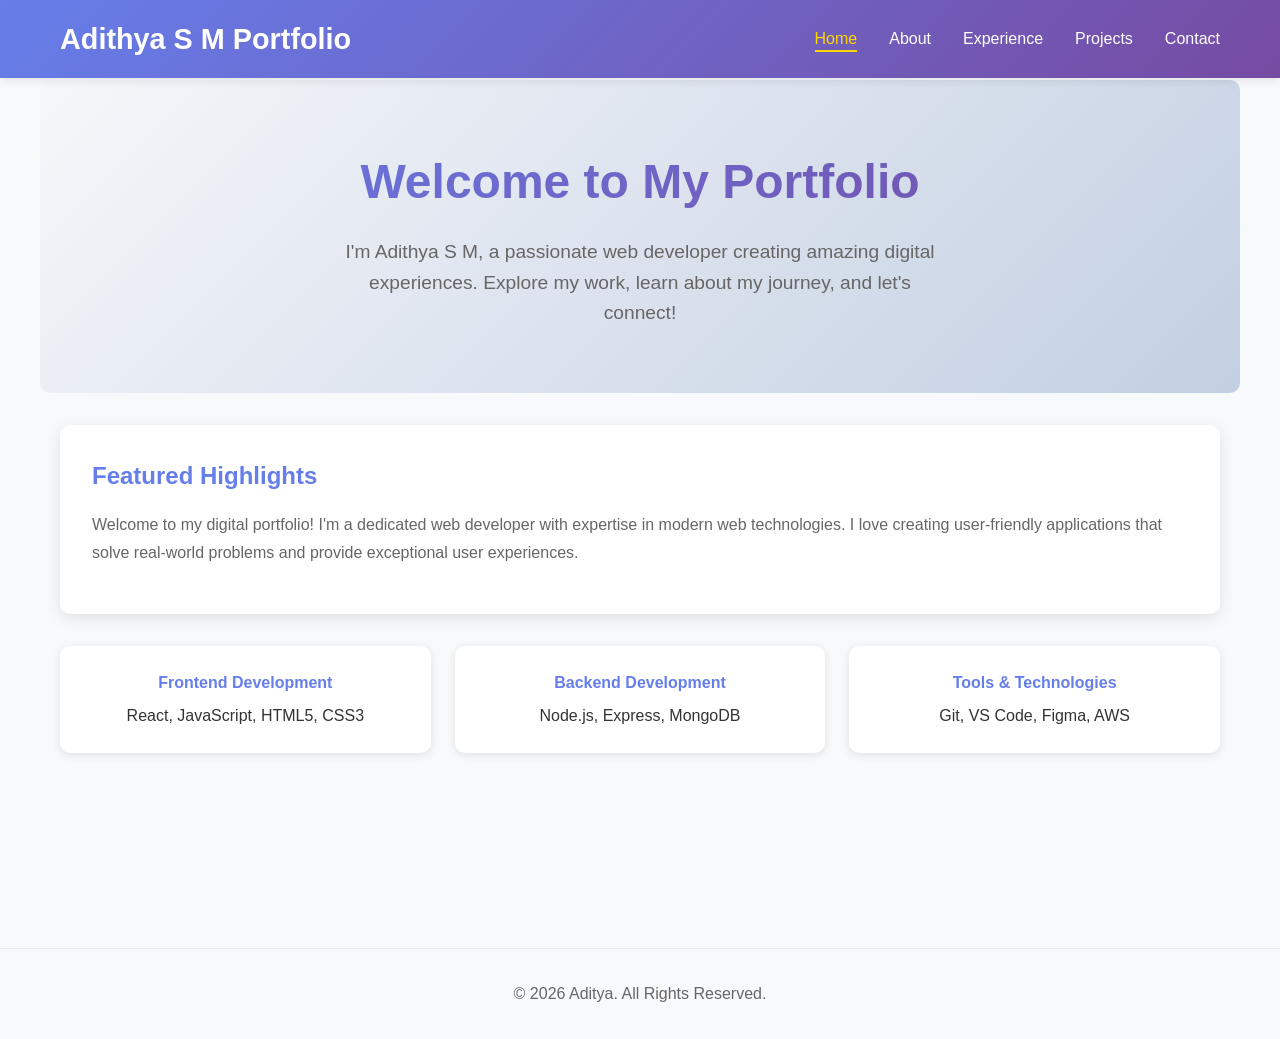
==== index.html @ 281c2815 "Add initial portfolio website structure with About, Contact, Experience, Projects, and Home pages - " ====
<!DOCTYPE html>
<html lang="en">
<head>
    <meta charset="UTF-8">
    <meta name="viewport" content="width=device-width, initial-scale=1.0">
    <title>Adithya S M Portfolio</title>
    <link rel="stylesheet" href="styles.css">
</head>
<body>
    <header class="header">
        <div class="container">
            <nav class="nav">
                <a href="index.html" class="logo">Adithya S M Portfolio</a>
                <ul class="nav-links">
                    <li><a href="index.html" class="nav-link active">Home</a></li>
                    <li><a href="about.html" class="nav-link">About</a></li>
                    <li><a href="experience.html" class="nav-link">Experience</a></li>
                    <li><a href="projects.html" class="nav-link">Projects</a></li>
                    <li><a href="contact.html" class="nav-link">Contact</a></li>
                </ul>
            </nav>
        </div>
    </header>

    <main class="main-content">
        <div class="container">
            <div class="page">
                <div class="hero">
                    <h1>Welcome to My Portfolio</h1>
                    <p>
                        I'm Adithya S M, a passionate web developer creating amazing digital experiences.
                        Explore my work, learn about my journey, and let's connect!
                    </p>
                </div>
                
                <div class="card">
                    <h3>Featured Highlights</h3>
                    <p>
                        Welcome to my digital portfolio! I'm a dedicated web developer with expertise 
                        in modern web technologies. I love creating user-friendly applications that 
                        solve real-world problems and provide exceptional user experiences.
                    </p>
                </div>

                <div class="skills-grid">
                    <div class="skill-item">
                        <h4>Frontend Development</h4>
                        <p>React, JavaScript, HTML5, CSS3</p>
                    </div>
                    <div class="skill-item">
                        <h4>Backend Development</h4>
                        <p>Node.js, Express, MongoDB</p>
                    </div>
                    <div class="skill-item">
                        <h4>Tools & Technologies</h4>
                        <p>Git, VS Code, Figma, AWS</p>
                    </div>
                </div>
            </div>
        </div>
    </main>

    <footer style="text-align: center; padding: 2rem 0; background-color: #f8f9fa; margin-top: 3rem; border-top: 1px solid #e9ecef;">
        <p style="color: #666; margin: 0;">&copy; 2026 Aditya. All Rights Reserved.</p>
    </footer>

    <script src="script.js"></script>
</body>
</html>
---- styles.css ----
* {
    margin: 0;
    padding: 0;
    box-sizing: border-box;
}

body {
    font-family: -apple-system, BlinkMacSystemFont, 'Segoe UI', 'Roboto', 'Oxygen',
        'Ubuntu', 'Cantarell', 'Fira Sans', 'Droid Sans', 'Helvetica Neue',
        sans-serif;
    -webkit-font-smoothing: antialiased;
    -moz-osx-font-smoothing: grayscale;
    line-height: 1.6;
    background-color: #f8f9fa;
    color: #333;
}

.container {
    max-width: 1200px;
    margin: 0 auto;
    padding: 0 20px;
}

/* Header Styles */
.header {
    background: linear-gradient(135deg, #667eea 0%, #764ba2 100%);
    color: white;
    padding: 1rem 0;
    box-shadow: 0 2px 10px rgba(0,0,0,0.1);
    position: fixed;
    top: 0;
    left: 0;
    right: 0;
    z-index: 1000;
}

.nav {
    display: flex;
    justify-content: space-between;
    align-items: center;
}

.logo {
    font-size: 1.8rem;
    font-weight: bold;
    text-decoration: none;
    color: white;
}

.nav-links {
    display: flex;
    list-style: none;
    gap: 2rem;
}

.nav-links a {
    color: white;
    text-decoration: none;
    font-weight: 500;
    transition: color 0.3s ease;
    position: relative;
}

.nav-links a:hover {
    color: #ffd700;
}

.nav-links a.active {
    color: #ffd700;
}

.nav-links a::after {
    content: '';
    position: absolute;
    bottom: -5px;
    left: 0;
    width: 0;
    height: 2px;
    background-color: #ffd700;
    transition: width 0.3s ease;
}

.nav-links a:hover::after,
.nav-links a.active::after {
    width: 100%;
}

/* Main Content */
.main-content {
    margin-top: 80px;
    min-height: calc(100vh - 80px);
    padding: 2rem 0;
}

/* Page Styles */
.page {
    animation: fadeIn 0.5s ease-in;
}

@keyframes fadeIn {
    from {
        opacity: 0;
        transform: translateY(20px);
    }
    to {
        opacity: 1;
        transform: translateY(0);
    }
}

.page-title {
    font-size: 2.5rem;
    margin-bottom: 2rem;
    text-align: center;
    color: #333;
    position: relative;
}

.page-title::after {
    content: '';
    position: absolute;
    bottom: -10px;
    left: 50%;
    transform: translateX(-50%);
    width: 100px;
    height: 3px;
    background: linear-gradient(135deg, #667eea 0%, #764ba2 100%);
}

/* Home Page */
.hero {
    text-align: center;
    padding: 4rem 0;
    background: linear-gradient(135deg, #f5f7fa 0%, #c3cfe2 100%);
    margin: -2rem -20px 2rem -20px;
    border-radius: 10px;
}

.hero h1 {
    font-size: 3rem;
    margin-bottom: 1rem;
    background: linear-gradient(135deg, #667eea 0%, #764ba2 100%);
    -webkit-background-clip: text;
    -webkit-text-fill-color: transparent;
    background-clip: text;
}

.hero p {
    font-size: 1.2rem;
    color: #666;
    max-width: 600px;
    margin: 0 auto;
}

/* Cards */
.card {
    background: white;
    padding: 2rem;
    border-radius: 10px;
    box-shadow: 0 4px 15px rgba(0,0,0,0.1);
    margin-bottom: 2rem;
    transition: transform 0.3s ease, box-shadow 0.3s ease;
}

.card:hover {
    transform: translateY(-5px);
    box-shadow: 0 8px 25px rgba(0,0,0,0.15);
}

.card h3 {
    color: #667eea;
    margin-bottom: 1rem;
    font-size: 1.5rem;
}

.card p {
    color: #666;
    line-height: 1.7;
    margin-bottom: 1rem;
}

/* Skills */
.skills-grid {
    display: grid;
    grid-template-columns: repeat(auto-fit, minmax(250px, 1fr));
    gap: 1.5rem;
    margin-top: 2rem;
}

.skill-item {
    text-align: center;
    padding: 1.5rem;
    background: white;
    border-radius: 10px;
    box-shadow: 0 2px 10px rgba(0,0,0,0.1);
    transition: transform 0.3s ease;
}

.skill-item:hover {
    transform: translateY(-3px);
}

.skill-item h4 {
    color: #667eea;
    margin-bottom: 0.5rem;
}

/* Projects Grid */
.projects-grid {
    display: grid;
    grid-template-columns: repeat(auto-fit, minmax(300px, 1fr));
    gap: 2rem;
    margin-top: 2rem;
}

.project-card {
    background: white;
    border-radius: 10px;
    overflow: hidden;
    box-shadow: 0 4px 15px rgba(0,0,0,0.1);
    transition: transform 0.3s ease;
}

.project-card:hover {
    transform: translateY(-5px);
}

.project-image {
    height: 200px;
    background: linear-gradient(135deg, #667eea 0%, #764ba2 100%);
    display: flex;
    align-items: center;
    justify-content: center;
    color: white;
    font-size: 1.2rem;
    font-weight: 600;
}

.project-info {
    padding: 1.5rem;
}

.project-info h4 {
    color: #333;
    margin-bottom: 0.5rem;
    font-size: 1.3rem;
}

.project-info p {
    color: #666;
    margin-bottom: 1rem;
}

.project-tech {
    display: flex;
    flex-wrap: wrap;
    gap: 0.5rem;
    margin-bottom: 1rem;
}

.tech-tag {
    background: #e9ecef;
    padding: 0.2rem 0.8rem;
    border-radius: 15px;
    font-size: 0.8rem;
    color: #666;
}

.project-links {
    display: flex;
    gap: 1rem;
}

.btn {
    padding: 0.5rem 1rem;
    border: none;
    border-radius: 5px;
    text-decoration: none;
    cursor: pointer;
    transition: all 0.3s ease;
    font-size: 0.9rem;
    display: inline-block;
    text-align: center;
}

.btn-primary {
    background-color: #667eea;
    color: white;
}

.btn-primary:hover {
    background-color: #5a67d8;
    transform: translateY(-2px);
}

.btn-secondary {
    background-color: #e2e8f0;
    color: #4a5568;
}

.btn-secondary:hover {
    background-color: #cbd5e0;
    transform: translateY(-2px);
}

/* Contact Form */
.contact-form {
    background: white;
    padding: 2rem;
    border-radius: 10px;
    box-shadow: 0 4px 15px rgba(0,0,0,0.1);
    max-width: 600px;
    margin: 2rem auto;
}

.form-group {
    margin-bottom: 1.5rem;
}

.form-group label {
    display: block;
    margin-bottom: 0.5rem;
    font-weight: 500;
    color: #333;
}

.form-group input,
.form-group textarea {
    width: 100%;
    padding: 0.8rem;
    border: 2px solid #e2e8f0;
    border-radius: 5px;
    font-size: 1rem;
    transition: border-color 0.3s ease;
    font-family: inherit;
}

.form-group input:focus,
.form-group textarea:focus {
    outline: none;
    border-color: #667eea;
}

.form-group textarea {
    resize: vertical;
    min-height: 120px;
}

.contact-info {
    display: grid;
    grid-template-columns: repeat(auto-fit, minmax(250px, 1fr));
    gap: 2rem;
    margin-bottom: 2rem;
}

.contact-item {
    text-align: center;
    padding: 1.5rem;
    background: white;
    border-radius: 10px;
    box-shadow: 0 2px 10px rgba(0,0,0,0.1);
    transition: transform 0.3s ease;
}

.contact-item:hover {
    transform: translateY(-3px);
}

.contact-item h4 {
    color: #667eea;
    margin-bottom: 0.5rem;
}

.contact-item p {
    margin-bottom: 1rem;
    color: #666;
}

.success-message {
    background: #d4edda;
    border: 1px solid #c3e6cb;
    color: #155724;
    padding: 1.5rem;
    border-radius: 5px;
    margin-bottom: 2rem;
    text-align: center;
}

.success-message h4 {
    margin-bottom: 0.5rem;
}

/* Experience Timeline */
.timeline {
    position: relative;
    margin: 2rem 0;
}

.timeline::before {
    content: '';
    position: absolute;
    left: 50%;
    transform: translateX(-50%);
    width: 2px;
    height: 100%;
    background: linear-gradient(135deg, #667eea 0%, #764ba2 100%);
}

.timeline-item {
    position: relative;
    margin-bottom: 2rem;
    width: 100%;
}

.timeline-item:nth-child(odd) .timeline-content,
.timeline-item:nth-child(even) .timeline-content {
    margin-left: 50%;
    margin-right: 0;
    padding-left: 2rem;
    text-align: left;
}

.timeline-content {
    background: white;
    padding: 1.5rem;
    border-radius: 10px;
    box-shadow: 0 4px 15px rgba(0,0,0,0.1);
    position: relative;
    transition: transform 0.3s ease;
}

.timeline-content:hover {
    transform: translateY(-3px);
}

.timeline-content::before {
    content: '';
    position: absolute;
    top: 20px;
    width: 0;
    height: 0;
    border-style: solid;
}

.timeline-item:nth-child(odd) .timeline-content::before,
.timeline-item:nth-child(even) .timeline-content::before {
    left: -10px;
    border-width: 10px 10px 10px 0;
    border-color: transparent white transparent transparent;
}

.timeline-dot {
    position: absolute;
    left: 50%;
    transform: translateX(-50%);
    top: 20px;
    width: 20px;
    height: 20px;
    background: linear-gradient(135deg, #667eea 0%, #764ba2 100%);
    border-radius: 50%;
    border: 3px solid white;
    box-shadow: 0 2px 5px rgba(0,0,0,0.2);
    z-index: 10;
}

.timeline-content h4 {
    color: #667eea;
    margin-bottom: 0.5rem;
    font-size: 1.3rem;
}

.timeline-content .date {
    color: #888;
    font-size: 0.9rem;
    margin-bottom: 1rem;
    font-weight: 600;
}

.timeline-content ul {
    margin-top: 1rem;
    padding-left: 1.2rem;
}

.timeline-content li {
    margin-bottom: 0.5rem;
    color: #555;
}

/* Mobile Responsiveness */
@media (max-width: 768px) {
    .nav {
        flex-direction: column;
        gap: 1rem;
        padding: 1rem 0;
    }

    .nav-links {
        gap: 1rem;
        flex-wrap: wrap;
        justify-content: center;
    }

    .hero h1 {
        font-size: 2rem;
    }

    .page-title {
        font-size: 2rem;
    }

    .main-content {
        margin-top: 120px;
    }

    .timeline::before {
        left: 20px;
    }

    .timeline-item:nth-child(odd) .timeline-content,
    .timeline-item:nth-child(even) .timeline-content {
        margin-left: 50px;
        margin-right: 0;
        padding-left: 1rem;
        padding-right: 1rem;
        text-align: left;
    }

    .timeline-item:nth-child(odd) .timeline-content::before,
    .timeline-item:nth-child(even) .timeline-content::before {
        left: -10px;
        border-width: 10px 10px 10px 0;
        border-color: transparent white transparent transparent;
    }

    .timeline-dot {
        left: 20px;
        transform: translateX(-50%);
    }

    .contact-info {
        grid-template-columns: 1fr;
    }

    .projects-grid {
        grid-template-columns: 1fr;
    }

    .skills-grid {
        grid-template-columns: 1fr;
    }

    .project-links {
        flex-direction: column;
    }

    .btn {
        width: 100%;
        margin-bottom: 0.5rem;
    }
}

/* Smooth scrolling */
html {
    scroll-behavior: smooth;
}

/* Loading animation */
.loading {
    display: inline-block;
    width: 20px;
    height: 20px;
    border: 3px solid #f3f3f3;
    border-top: 3px solid #667eea;
    border-radius: 50%;
    animation: spin 1s linear infinite;
}

@keyframes spin {
    0% { transform: rotate(0deg); }
    100% { transform: rotate(360deg); }
}
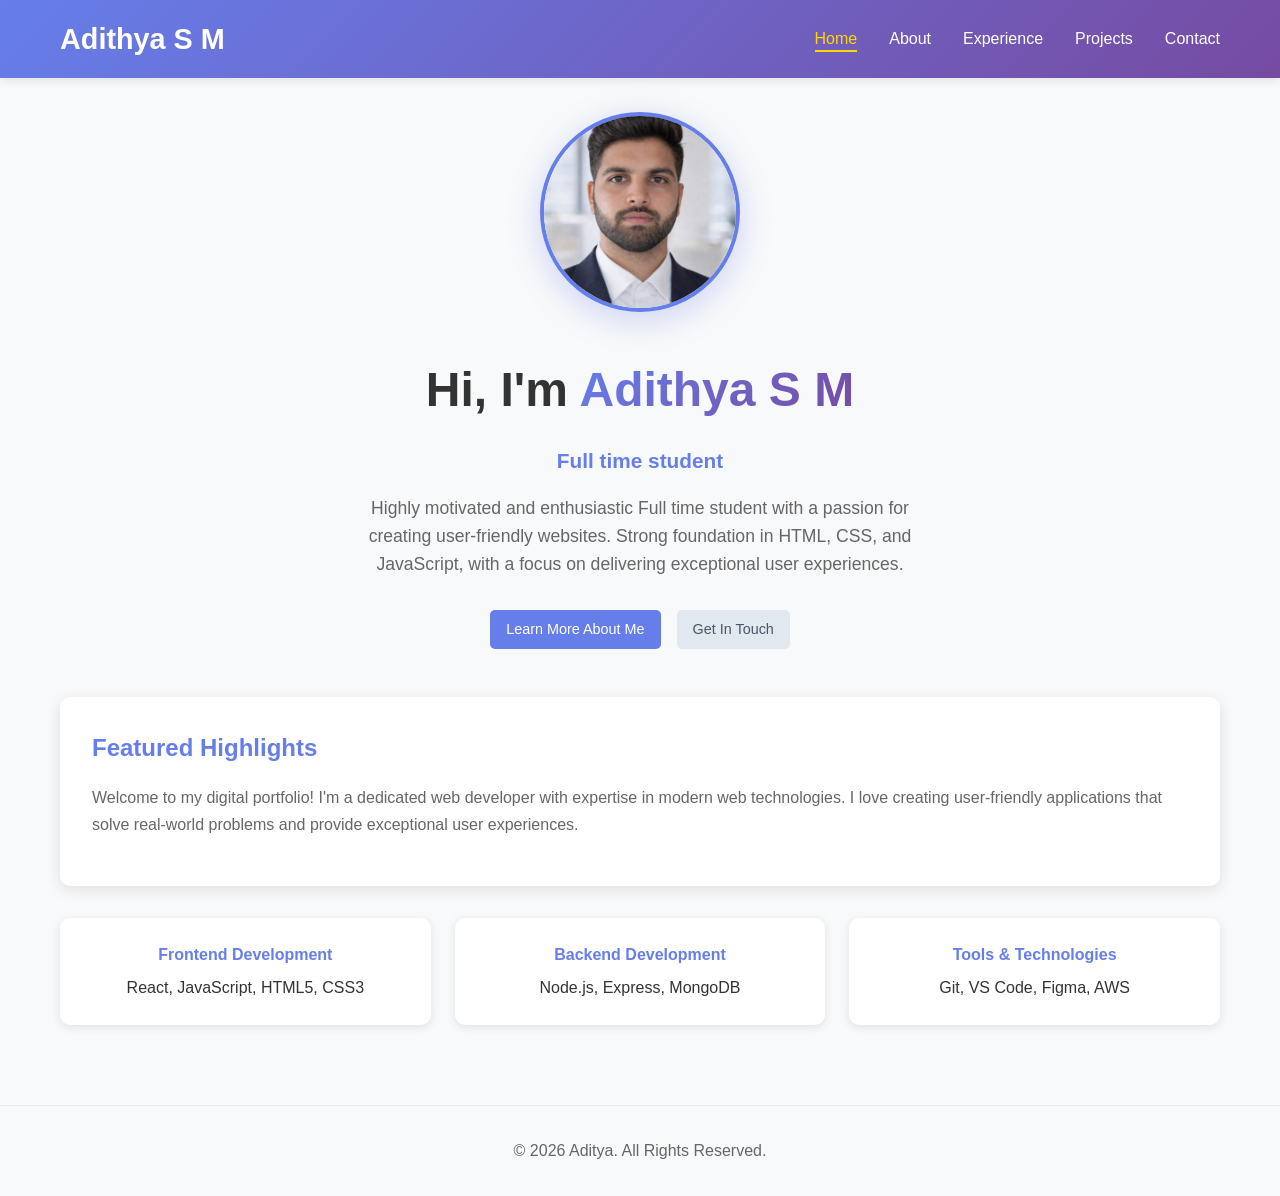
==== commit d3260787: "Refactor portfolio titles and navigation for consistency; add profile image and enhance styles for h" ====
--- a/index.html
+++ b/index.html
@@ -3,14 +3,14 @@
 <head>
     <meta charset="UTF-8">
     <meta name="viewport" content="width=device-width, initial-scale=1.0">
-    <title>Adithya S M Portfolio</title>
+    <title>Adithya S M</title>
     <link rel="stylesheet" href="styles.css">
 </head>
 <body>
     <header class="header">
         <div class="container">
             <nav class="nav">
-                <a href="index.html" class="logo">Adithya S M Portfolio</a>
+                <a href="index.html" class="logo">Adithya S M</a>
                 <ul class="nav-links">
                     <li><a href="index.html" class="nav-link active">Home</a></li>
                     <li><a href="about.html" class="nav-link">About</a></li>
@@ -26,11 +26,19 @@
         <div class="container">
             <div class="page">
                 <div class="hero">
-                    <h1>Welcome to My Portfolio</h1>
-                    <p>
-                        I'm Adithya S M, a passionate web developer creating amazing digital experiences.
-                        Explore my work, learn about my journey, and let's connect!
+                    <div class="profile-image">
+                        <img src="profile.jpg" alt="Adithya S M" class="profile-photo">
+                    </div>
+                    <h1>Hi, I'm <span class="highlight">Adithya S M</span></h1>
+                    <p class="hero-subtitle">Full time student</p>
+                    <p class="hero-description">
+                        Highly motivated and enthusiastic Full time student with a passion for creating user-friendly websites. 
+                        Strong foundation in HTML, CSS, and JavaScript, with a focus on delivering exceptional user experiences.
                     </p>
+                    <div class="hero-buttons">
+                        <a href="about.html" class="btn btn-primary">Learn More About Me</a>
+                        <a href="contact.html" class="btn btn-secondary">Get In Touch</a>
+                    </div>
                 </div>
                 
                 <div class="card">
--- a/styles.css
+++ b/styles.css
@@ -92,6 +92,80 @@
     padding: 2rem 0;
 }
 
+/* Profile Image Styles */
+.profile-image {
+    text-align: center;
+    margin-bottom: 2rem;
+}
+
+.profile-photo {
+    width: 200px;
+    height: 200px;
+    border-radius: 50%;
+    object-fit: cover;
+    border: 4px solid #667eea;
+    box-shadow: 0 8px 32px rgba(102, 126, 234, 0.3);
+    transition: transform 0.3s ease;
+}
+
+.profile-photo:hover {
+    transform: scale(1.05);
+}
+
+/* Hero Section Styles */
+.hero {
+    text-align: center;
+    margin-bottom: 3rem;
+}
+
+.hero h1 {
+    font-size: 3rem;
+    margin-bottom: 1rem;
+    color: #333;
+}
+
+.highlight {
+    background: linear-gradient(135deg, #667eea 0%, #764ba2 100%);
+    -webkit-background-clip: text;
+    -webkit-text-fill-color: transparent;
+    background-clip: text;
+}
+
+.hero-subtitle {
+    font-size: 1.3rem;
+    color: #667eea;
+    font-weight: 600;
+    margin-bottom: 1rem;
+}
+
+.hero-description {
+    font-size: 1.1rem;
+    color: #666;
+    max-width: 600px;
+    margin: 0 auto 2rem auto;
+    line-height: 1.6;
+}
+
+.hero-buttons {
+    display: flex;
+    gap: 1rem;
+    justify-content: center;
+    flex-wrap: wrap;
+}
+
+/* About Section Styles */
+.about-intro {
+    text-align: center;
+    margin-bottom: 3rem;
+}
+
+.about-subtitle {
+    font-size: 1.2rem;
+    color: #667eea;
+    font-weight: 500;
+    margin-bottom: 2rem;
+}
+
 /* Page Styles */
 .page {
     animation: fadeIn 0.5s ease-in;
@@ -125,31 +199,6 @@
     width: 100px;
     height: 3px;
     background: linear-gradient(135deg, #667eea 0%, #764ba2 100%);
-}
-
-/* Home Page */
-.hero {
-    text-align: center;
-    padding: 4rem 0;
-    background: linear-gradient(135deg, #f5f7fa 0%, #c3cfe2 100%);
-    margin: -2rem -20px 2rem -20px;
-    border-radius: 10px;
-}
-
-.hero h1 {
-    font-size: 3rem;
-    margin-bottom: 1rem;
-    background: linear-gradient(135deg, #667eea 0%, #764ba2 100%);
-    -webkit-background-clip: text;
-    -webkit-text-fill-color: transparent;
-    background-clip: text;
-}
-
-.hero p {
-    font-size: 1.2rem;
-    color: #666;
-    max-width: 600px;
-    margin: 0 auto;
 }
 
 /* Cards */
@@ -504,6 +553,20 @@
         font-size: 2rem;
     }
 
+    .profile-photo {
+        width: 150px;
+        height: 150px;
+    }
+
+    .hero-buttons {
+        flex-direction: column;
+        align-items: center;
+    }
+
+    .hero-buttons .btn {
+        width: 200px;
+    }
+
     .page-title {
         font-size: 2rem;
     }
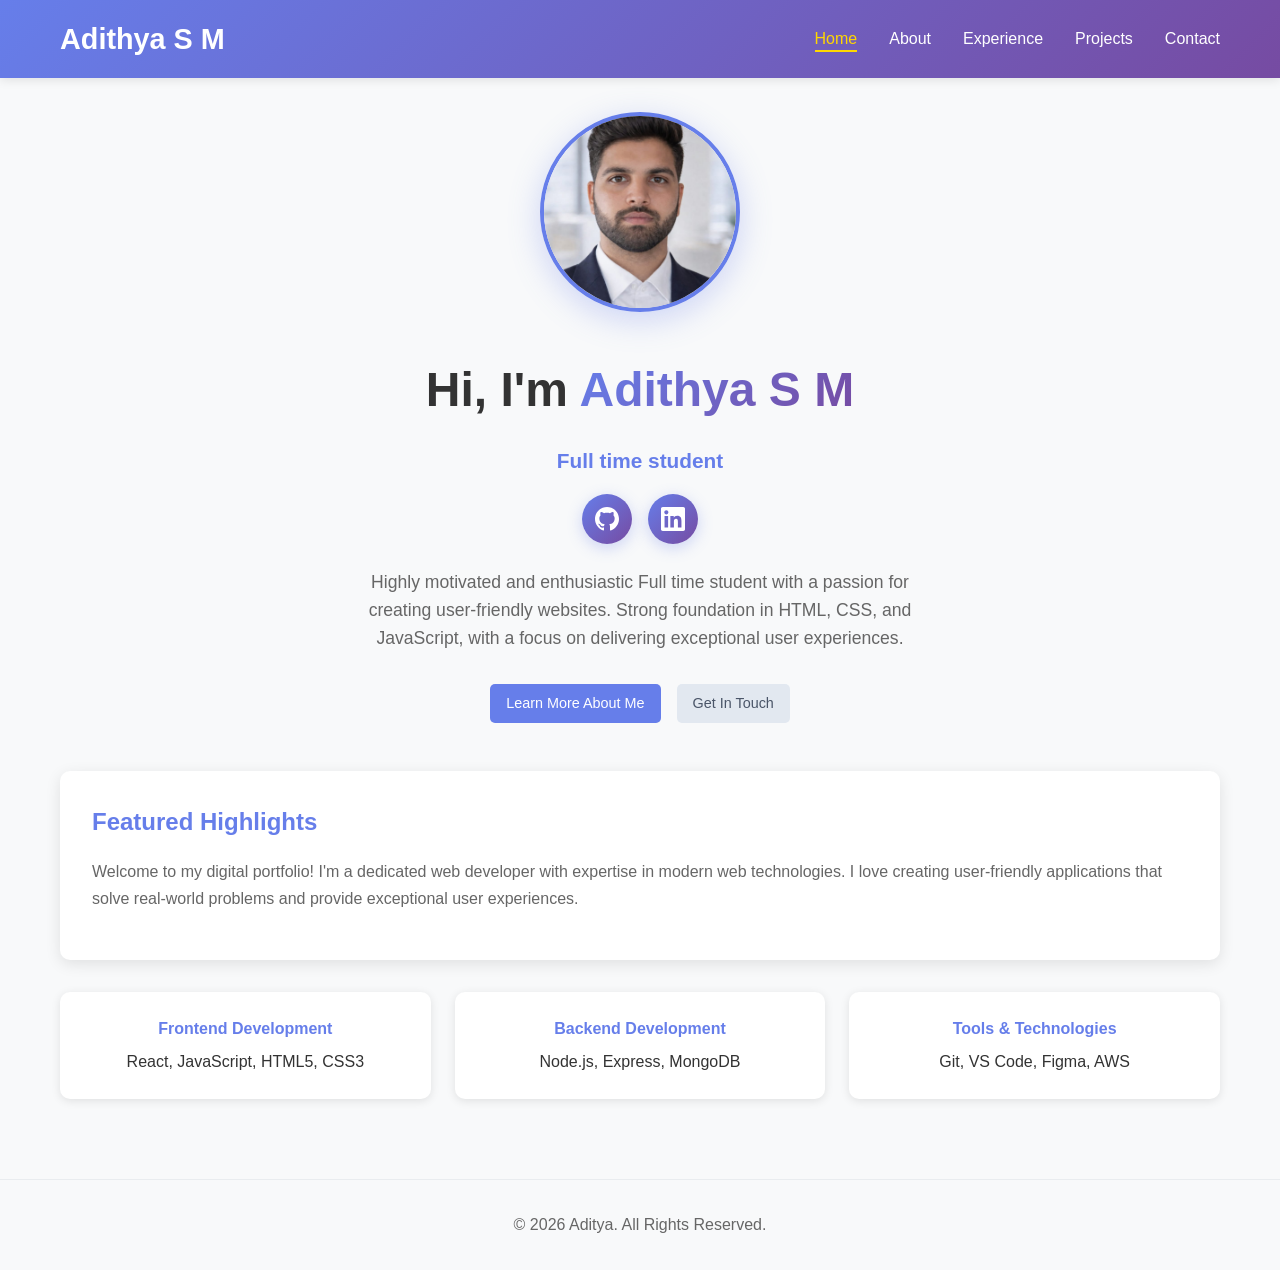
==== commit 20f101f3: "Refactor portfolio content and structure; update author details, add social links, and include certi" ====
--- a/index.html
+++ b/index.html
@@ -27,10 +27,22 @@
             <div class="page">
                 <div class="hero">
                     <div class="profile-image">
-                        <img src="profile.jpg" alt="Adithya S M" class="profile-photo">
+                        <img src="profile.jpeg" alt="Adithya S M" class="profile-photo">
                     </div>
                     <h1>Hi, I'm <span class="highlight">Adithya S M</span></h1>
                     <p class="hero-subtitle">Full time student</p>
+                    <div class="social-links">
+                        <a href="https://github.com/preethins-tech/Aditya-portfolio" target="_blank" class="social-link" title="GitHub Repository">
+                            <svg width="24" height="24" viewBox="0 0 24 24" fill="currentColor">
+                                <path d="M12 0c-6.626 0-12 5.373-12 12 0 5.302 3.438 9.8 8.207 11.387.599.111.793-.261.793-.577v-2.234c-3.338.726-4.033-1.416-4.033-1.416-.546-1.387-1.333-1.756-1.333-1.756-1.089-.745.083-.729.083-.729 1.205.084 1.839 1.237 1.839 1.237 1.07 1.834 2.807 1.304 3.492.997.107-.775.418-1.305.762-1.604-2.665-.305-5.467-1.334-5.467-5.931 0-1.311.469-2.381 1.236-3.221-.124-.303-.535-1.524.117-3.176 0 0 1.008-.322 3.301 1.23.957-.266 1.983-.399 3.003-.404 1.02.005 2.047.138 3.006.404 2.291-1.552 3.297-1.23 3.297-1.23.653 1.653.242 2.874.118 3.176.77.84 1.235 1.911 1.235 3.221 0 4.609-2.807 5.624-5.479 5.921.43.372.823 1.102.823 2.222v3.293c0 .319.192.694.801.576 4.765-1.589 8.199-6.086 8.199-11.386 0-6.627-5.373-12-12-12z"/>
+                            </svg>
+                        </a>
+                        <a href="https://www.linkedin.com/in/adithya-s-m-597777371?utm_source=share&utm_campaign=share_via&utm_content=profile&utm_medium=android_app" target="_blank" class="social-link" title="LinkedIn Profile">
+                            <svg width="24" height="24" viewBox="0 0 24 24" fill="currentColor">
+                                <path d="M20.447 20.452h-3.554v-5.569c0-1.328-.027-3.037-1.852-3.037-1.853 0-2.136 1.445-2.136 2.939v5.667H9.351V9h3.414v1.561h.046c.477-.9 1.637-1.85 3.37-1.85 3.601 0 4.267 2.37 4.267 5.455v6.286zM5.337 7.433c-1.144 0-2.063-.926-2.063-2.065 0-1.138.92-2.063 2.063-2.063 1.14 0 2.064.925 2.064 2.063 0 1.139-.925 2.065-2.064 2.065zm1.782 13.019H3.555V9h3.564v11.452zM22.225 0H1.771C.792 0 0 .774 0 1.729v20.542C0 23.227.792 24 1.771 24h20.451C23.2 24 24 23.227 24 22.271V1.729C24 .774 23.2 0 22.222 0h.003z"/>
+                            </svg>
+                        </a>
+                    </div>
                     <p class="hero-description">
                         Highly motivated and enthusiastic Full time student with a passion for creating user-friendly websites. 
                         Strong foundation in HTML, CSS, and JavaScript, with a focus on delivering exceptional user experiences.
--- a/styles.css
+++ b/styles.css
@@ -138,6 +138,38 @@
     margin-bottom: 1rem;
 }
 
+/* Social Links Styles */
+.social-links {
+    display: flex;
+    gap: 1rem;
+    justify-content: center;
+    margin-bottom: 1.5rem;
+}
+
+.social-link {
+    display: inline-flex;
+    align-items: center;
+    justify-content: center;
+    width: 50px;
+    height: 50px;
+    background: linear-gradient(135deg, #667eea 0%, #764ba2 100%);
+    color: white;
+    border-radius: 50%;
+    text-decoration: none;
+    transition: all 0.3s ease;
+    box-shadow: 0 4px 15px rgba(102, 126, 234, 0.3);
+}
+
+.social-link:hover {
+    transform: translateY(-3px);
+    box-shadow: 0 8px 25px rgba(102, 126, 234, 0.4);
+}
+
+.social-link svg {
+    width: 24px;
+    height: 24px;
+}
+
 .hero-description {
     font-size: 1.1rem;
     color: #666;
@@ -350,6 +382,77 @@
 .btn-secondary:hover {
     background-color: #cbd5e0;
     transform: translateY(-2px);
+}
+
+/* Certificates Grid */
+.certificates-grid {
+    display: grid;
+    grid-template-columns: repeat(auto-fit, minmax(300px, 1fr));
+    gap: 2rem;
+    margin-top: 2rem;
+}
+
+.certificate-card {
+    background: white;
+    border-radius: 10px;
+    padding: 1.5rem;
+    box-shadow: 0 4px 15px rgba(0,0,0,0.1);
+    transition: transform 0.3s ease;
+    border-left: 4px solid #667eea;
+}
+
+.certificate-card:hover {
+    transform: translateY(-5px);
+}
+
+.certificate-header {
+    display: flex;
+    justify-content: space-between;
+    align-items: flex-start;
+    margin-bottom: 1rem;
+}
+
+.certificate-header h4 {
+    color: #333;
+    margin: 0;
+    font-size: 1.2rem;
+}
+
+.certificate-date {
+    background: linear-gradient(135deg, #667eea 0%, #764ba2 100%);
+    color: white;
+    padding: 0.3rem 0.8rem;
+    border-radius: 15px;
+    font-size: 0.8rem;
+    font-weight: 600;
+}
+
+.certificate-card p {
+    color: #666;
+    margin-bottom: 1rem;
+    line-height: 1.5;
+}
+
+.certificate-skills {
+    display: flex;
+    flex-wrap: wrap;
+    gap: 0.5rem;
+    margin-bottom: 1.5rem;
+}
+
+.skill-badge {
+    background: #f1f5f9;
+    color: #667eea;
+    padding: 0.3rem 0.8rem;
+    border-radius: 15px;
+    font-size: 0.8rem;
+    font-weight: 500;
+    border: 1px solid #e2e8f0;
+}
+
+.btn-small {
+    padding: 0.4rem 1rem;
+    font-size: 0.9rem;
 }
 
 /* Contact Form */
@@ -608,12 +711,36 @@
         grid-template-columns: 1fr;
     }
 
+    .certificates-grid {
+        grid-template-columns: 1fr;
+    }
+
+    .certificate-header {
+        flex-direction: column;
+        gap: 0.5rem;
+        align-items: flex-start;
+    }
+
     .skills-grid {
         grid-template-columns: 1fr;
     }
 
     .project-links {
         flex-direction: column;
+    }
+
+    .social-links {
+        gap: 0.8rem;
+    }
+
+    .social-link {
+        width: 45px;
+        height: 45px;
+    }
+
+    .social-link svg {
+        width: 20px;
+        height: 20px;
     }
 
     .btn {
